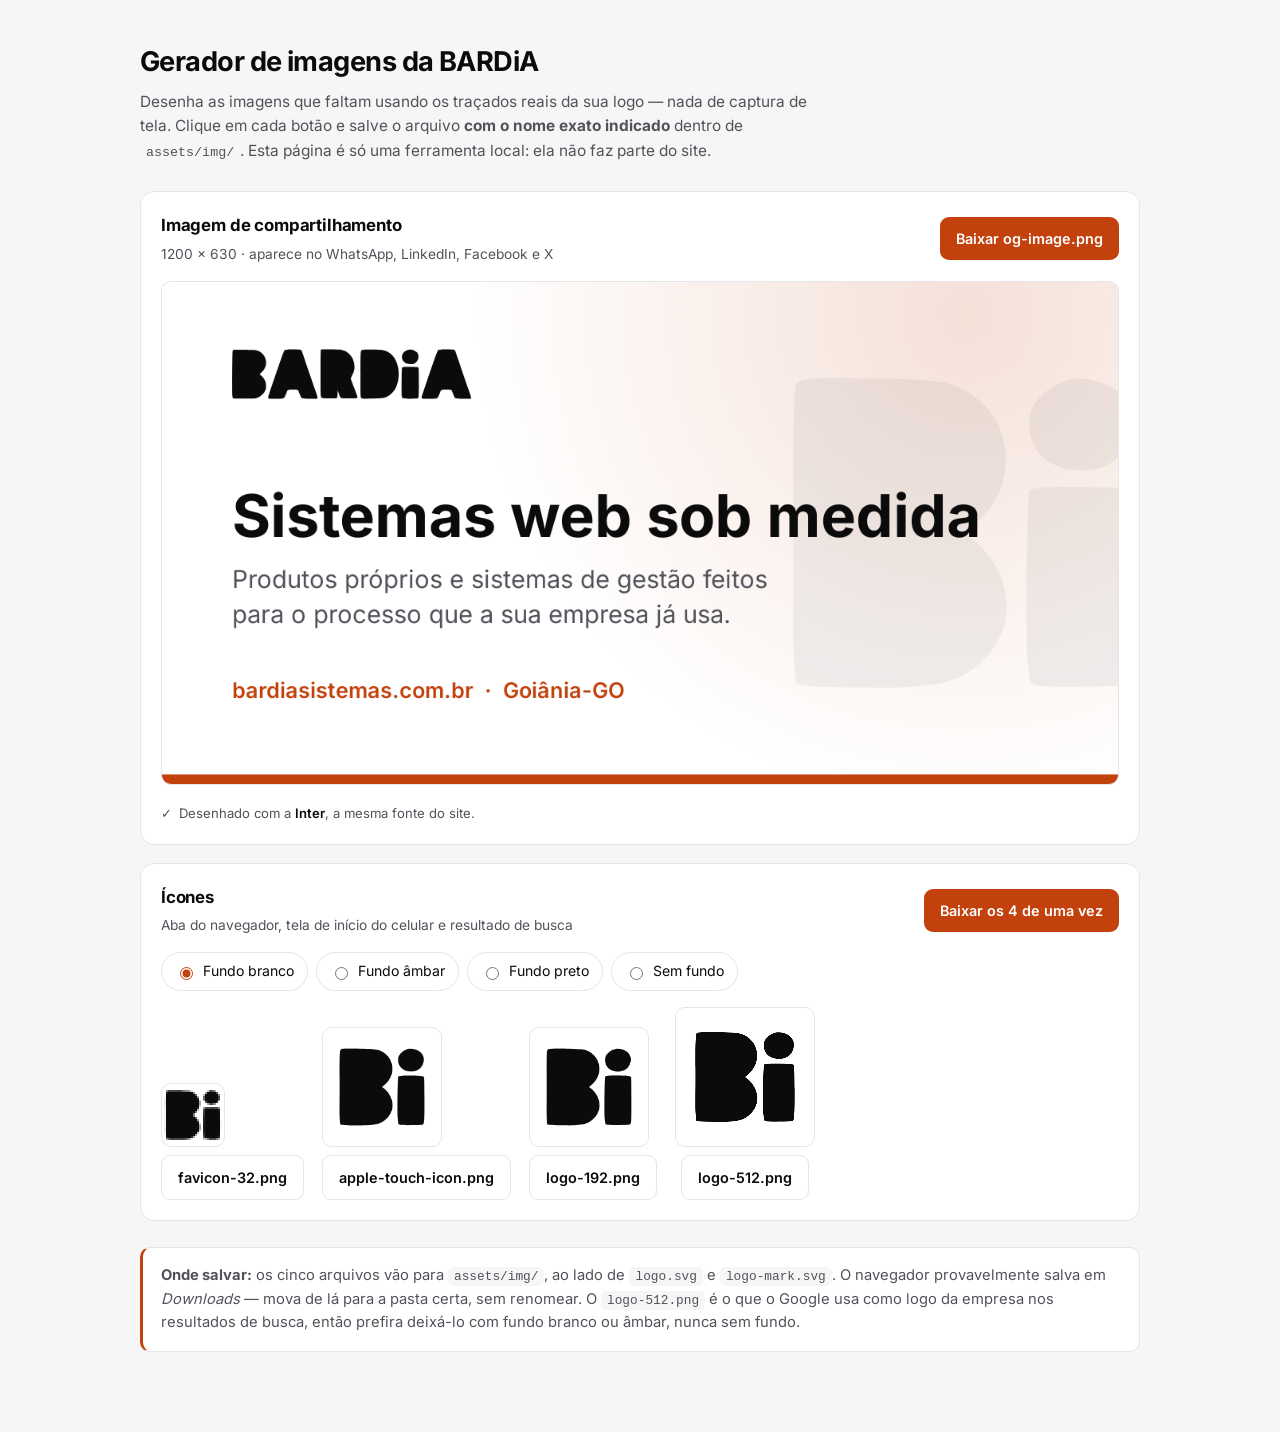
==== tools/gerar-imagens.html @ 9dba1d03 "Site institucional da BARDiA Sistemas Landing page estatica de uma pagina, sem build e sem dependenc" ====
<!DOCTYPE html>
<html lang="pt-BR">
<head>
<meta charset="utf-8">
<meta name="viewport" content="width=device-width, initial-scale=1">
<title>Gerador de imagens — BARDiA Sistemas</title>
<style>
  :root{
    --bg:#f6f6f7; --surface:#fff; --text:#0b0b0c; --muted:#52525b;
    --border:#e5e5e8; --accent:#c2410c; --accent-ink:#fff;
  }
  @media (prefers-color-scheme: dark){
    :root{ --bg:#0b0b0c; --surface:#141416; --text:#f4f4f5; --muted:#a1a1aa;
           --border:#27272a; --accent:#fb923c; --accent-ink:#1a0f05; }
  }
  @font-face{
    font-family:'Inter'; font-style:normal; font-weight:100 900; font-display:swap;
    src:url('../assets/fonts/inter-latin.woff2') format('woff2');
  }
  *{box-sizing:border-box}
  body{
    margin:0; padding:40px 20px 80px; background:var(--bg); color:var(--text);
    font-family:'Inter',system-ui,-apple-system,"Segoe UI",Roboto,sans-serif; line-height:1.6;
  }
  .status{
    font-size:.82rem;color:var(--muted);margin:10px 0 0;
    display:flex;align-items:center;gap:7px;
  }
  .status b{font-weight:600;color:var(--text)}
  .wrap{max-width:1000px;margin-inline:auto}
  h1{font-size:1.7rem;letter-spacing:-.02em;margin:0 0 6px}
  h2{font-size:1.05rem;letter-spacing:-.01em;margin:0 0 4px}
  .sub{color:var(--muted);margin:0 0 28px;font-size:.96rem;max-width:70ch}
  .painel{
    background:var(--surface);border:1px solid var(--border);border-radius:14px;
    padding:20px;margin-bottom:18px;
  }
  .painel-topo{display:flex;flex-wrap:wrap;gap:14px;align-items:center;justify-content:space-between;margin-bottom:16px}
  .meta{color:var(--muted);font-size:.86rem;margin:0}
  canvas{
    max-width:100%;height:auto;border-radius:10px;border:1px solid var(--border);
    background-image:linear-gradient(45deg,#00000010 25%,transparent 25%,transparent 75%,#00000010 75%),
                     linear-gradient(45deg,#00000010 25%,transparent 25%,transparent 75%,#00000010 75%);
    background-size:16px 16px;background-position:0 0,8px 8px;
  }
  .icones{display:flex;flex-wrap:wrap;gap:18px;align-items:flex-end}
  .icone{text-align:center}
  .icone canvas{display:block;margin-bottom:8px}
  button{
    font:inherit;font-size:.9rem;font-weight:600;cursor:pointer;
    background:var(--accent);color:var(--accent-ink);border:0;
    padding:10px 16px;border-radius:9px;
  }
  button:hover{filter:brightness(1.06)}
  button.sec{background:transparent;color:var(--text);border:1px solid var(--border)}
  .opcoes{display:flex;flex-wrap:wrap;gap:8px;margin-bottom:16px}
  .opcoes label{
    display:inline-flex;align-items:center;gap:7px;font-size:.88rem;
    border:1px solid var(--border);padding:7px 13px;border-radius:999px;cursor:pointer;
  }
  .opcoes input{accent-color:var(--accent)}
  .aviso{
    background:var(--surface);border:1px solid var(--border);border-left:3px solid var(--accent);
    border-radius:10px;padding:16px 18px;font-size:.92rem;color:var(--muted);margin-top:26px;
  }
  code{
    font-family:ui-monospace,"Cascadia Code",Consolas,monospace;font-size:.87em;
    background:var(--bg);padding:2px 6px;border-radius:5px;
  }
</style>
</head>
<body>
<div class="wrap">

  <h1>Gerador de imagens da BARDiA</h1>
  <p class="sub">
    Desenha as imagens que faltam usando os traçados reais da sua logo — nada de captura de tela.
    Clique em cada botão e salve o arquivo <strong>com o nome exato indicado</strong> dentro de
    <code>assets/img/</code>. Esta página é só uma ferramenta local: ela não faz parte do site.
  </p>

  <!-- ============================ OG IMAGE ============================ -->
  <section class="painel">
    <div class="painel-topo">
      <div>
        <h2>Imagem de compartilhamento</h2>
        <p class="meta">1200 × 630 · aparece no WhatsApp, LinkedIn, Facebook e X</p>
      </div>
      <button id="btn-og">Baixar og-image.png</button>
    </div>
    <canvas id="c-og" width="1200" height="630"></canvas>
    <p class="status" id="status-fonte"></p>
  </section>

  <!-- ============================ ICONES ============================ -->
  <section class="painel">
    <div class="painel-topo">
      <div>
        <h2>Ícones</h2>
        <p class="meta">Aba do navegador, tela de início do celular e resultado de busca</p>
      </div>
      <button id="btn-todos">Baixar os 4 de uma vez</button>
    </div>

    <div class="opcoes" role="radiogroup" aria-label="Fundo dos ícones">
      <label><input type="radio" name="fundo" value="branco" checked> Fundo branco</label>
      <label><input type="radio" name="fundo" value="ambar"> Fundo âmbar</label>
      <label><input type="radio" name="fundo" value="preto"> Fundo preto</label>
      <label><input type="radio" name="fundo" value="nenhum"> Sem fundo</label>
    </div>

    <div class="icones">
      <div class="icone">
        <canvas id="c-32" width="32" height="32" style="width:64px;image-rendering:pixelated"></canvas>
        <button class="sec" data-alvo="c-32" data-nome="favicon-32.png">favicon-32.png</button>
      </div>
      <div class="icone">
        <canvas id="c-180" width="180" height="180" style="width:120px"></canvas>
        <button class="sec" data-alvo="c-180" data-nome="apple-touch-icon.png">apple-touch-icon.png</button>
      </div>
      <div class="icone">
        <canvas id="c-192" width="192" height="192" style="width:120px"></canvas>
        <button class="sec" data-alvo="c-192" data-nome="logo-192.png">logo-192.png</button>
      </div>
      <div class="icone">
        <canvas id="c-512" width="512" height="512" style="width:140px"></canvas>
        <button class="sec" data-alvo="c-512" data-nome="logo-512.png">logo-512.png</button>
      </div>
    </div>
  </section>

  <div class="aviso">
    <strong>Onde salvar:</strong> os cinco arquivos vão para <code>assets/img/</code>, ao lado de
    <code>logo.svg</code> e <code>logo-mark.svg</code>. O navegador provavelmente salva em
    <em>Downloads</em> — mova de lá para a pasta certa, sem renomear.
    O <code>logo-512.png</code> é o que o Google usa como logo da empresa nos resultados de busca,
    então prefira deixá-lo com fundo branco ou âmbar, nunca sem fundo.
  </div>

</div>

<script>
(function () {
  'use strict';

  /* ---------------------------------------------------------------------
     Tracados reais, copiados de assets/img/logo.svg e logo-mark.svg.
     Se um dia a logo mudar, troque estas strings e a pagina toda acompanha.
     --------------------------------------------------------------------- */
  var LOGO = {
    viewBox: [816, 171],
    transform: function (ctx) { ctx.translate(0, 171); ctx.scale(0.1, -0.1); },
    paths: [
      "M1905 1690 c-99 -10 -112 -15 -131 -52 -35 -68 -115 -289 -264 -733 -87 -259 -186 -548 -219 -643 -66 -187 -72 -225 -42 -242 21 -11 341 -12 451 -1 58 5 66 9 86 39 12 18 41 82 64 142 50 129 36 122 248 124 160 1 150 8 206 -146 21 -58 46 -115 55 -127 26 -34 77 -41 323 -41 l228 0 6 25 c4 18 -14 84 -61 218 -143 411 -261 754 -360 1048 -56 168 -110 320 -119 338 -9 17 -29 36 -44 42 -35 14 -324 20 -427 9z",
      "M3031 1682 c-8 -15 -11 -258 -11 -804 0 -923 -11 -841 117 -854 103 -9 433 2 447 16 6 6 13 68 16 138 l5 127 28 -94 c38 -126 61 -169 95 -178 35 -10 489 -10 523 -1 15 4 30 15 33 24 3 9 -46 147 -114 319 -66 166 -120 311 -120 321 0 11 25 69 55 129 64 127 80 197 71 321 -12 161 -74 293 -187 398 -37 34 -92 74 -124 90 -104 51 -162 58 -507 63 -310 5 -316 5 -327 -15z",
      "M7145 1690 c-99 -10 -112 -15 -131 -52 -35 -68 -115 -289 -264 -733 -87 -259 -186 -548 -219 -643 -66 -187 -72 -225 -42 -242 21 -11 341 -12 451 -1 58 5 66 9 86 39 12 18 41 82 64 142 50 129 36 122 248 124 160 1 150 8 206 -146 21 -58 46 -115 55 -127 26 -34 77 -41 323 -41 l228 0 6 25 c4 18 -14 84 -61 218 -143 411 -261 754 -360 1048 -56 168 -110 320 -119 338 -9 17 -29 36 -44 42 -35 14 -324 20 -427 9z",
      "M56 1682 c-21 -5 -32 -16 -39 -37 -13 -39 -20 -1416 -8 -1531 5 -47 12 -88 16 -92 4 -4 169 -7 368 -7 315 0 370 2 426 18 89 24 155 62 220 127 79 78 113 153 119 258 8 151 -44 273 -162 379 l-58 52 63 59 c117 110 166 228 156 374 -13 190 -161 355 -347 388 -65 12 -712 22 -754 12z",
      "M4444 1679 c-61 -17 -59 8 -62 -814 -3 -840 -3 -832 58 -848 56 -15 631 -1 715 17 217 48 386 209 474 453 93 256 75 596 -44 833 -116 230 -263 328 -540 360 -109 12 -558 12 -601 -1z",
      "M5976 1666 c-148 -63 -205 -171 -164 -310 19 -63 92 -131 164 -152 76 -22 193 -16 249 13 83 44 135 130 137 231 3 97 -41 160 -144 207 -84 38 -168 42 -242 11z",
      "M5840 1092 c-31 -6 -35 -11 -42 -47 -10 -57 -14 -880 -4 -942 14 -89 9 -88 212 -92 98 -1 215 0 260 4 l83 7 13 36 c10 28 13 146 13 502 0 256 -3 477 -7 491 -4 15 -16 30 -25 34 -23 10 -457 16 -503 7z"
    ]
  };

  var MARCA = {
    viewBox: [500, 500],
    transform: function (ctx) { ctx.translate(0, 500); ctx.scale(0.1, -0.1); },
    paths: [
      "M400 4639 c-156 -13 -212 -27 -227 -59 -44 -93 -56 -493 -50 -1600 3 -520 2 -1122 -2 -1337 -9 -572 2 -950 35 -1210 5 -41 6 -42 57 -52 115 -24 296 -32 817 -38 460 -5 577 -3 750 11 446 37 630 91 845 250 339 252 500 600 456 985 -31 262 -141 492 -336 699 -47 50 -112 107 -144 126 -31 19 -65 44 -75 55 -24 26 -24 26 113 140 189 160 334 373 395 582 96 332 39 691 -151 958 -64 89 -196 218 -282 275 -166 111 -334 166 -561 185 -370 31 -1402 50 -1640 30z",
      "M4000 4631 c-151 -28 -311 -113 -426 -226 -134 -131 -181 -250 -171 -435 18 -353 276 -584 677 -606 244 -14 432 50 576 194 106 107 177 273 190 448 26 334 -279 609 -699 628 -56 3 -122 1 -147 -3z",
      "M3664 3130 c-164 -10 -241 -25 -254 -50 -35 -65 -58 -1904 -29 -2348 10 -157 29 -285 49 -321 26 -50 236 -65 775 -57 370 5 530 14 586 31 77 25 92 296 86 1565 -4 923 -8 1044 -40 1109 -16 33 -63 46 -213 60 -153 15 -790 22 -960 11z"
    ]
  };

  var AMBAR = '#c2410c';   // mesma cor de --accent no styles.css (tema claro)
  var TINTA = '#0b0b0c';

  /* Pilha de fonte do canvas. Vira Inter se o arquivo local carregar; se nao
     carregar, continua na fonte do sistema e a imagem sai igualmente boa. */
  var FONTE = 'system-ui, -apple-system, "Segoe UI", Roboto, sans-serif';

  /* Desenha uma figura preenchendo um retangulo de destino, sem distorcer. */
  function desenhar(ctx, figura, cor, x, y, largura) {
    var escala = largura / figura.viewBox[0];
    ctx.save();
    ctx.translate(x, y);
    ctx.scale(escala, escala);
    figura.transform(ctx);
    ctx.fillStyle = cor;
    for (var i = 0; i < figura.paths.length; i++) {
      ctx.fill(new Path2D(figura.paths[i]));
    }
    ctx.restore();
    return largura * (figura.viewBox[1] / figura.viewBox[0]);
  }

  /* Descobre a caixa real ocupada pelo desenho (o SVG pode ter margem sobrando).
     Rasteriza uma vez fora da tela e varre os pixels opacos. */
  var cacheCaixa = {};
  function caixaReal(figura, chave) {
    if (cacheCaixa[chave]) { return cacheCaixa[chave]; }
    var n = 300;
    var off = document.createElement('canvas');
    off.width = n;
    off.height = Math.round(n * figura.viewBox[1] / figura.viewBox[0]);
    var octx = off.getContext('2d');
    desenhar(octx, figura, '#000', 0, 0, n);

    var d = octx.getImageData(0, 0, off.width, off.height).data;
    var x0 = off.width, y0 = off.height, x1 = -1, y1 = -1;
    for (var y = 0; y < off.height; y++) {
      for (var x = 0; x < off.width; x++) {
        if (d[(y * off.width + x) * 4 + 3] > 12) {
          if (x < x0) { x0 = x; }
          if (x > x1) { x1 = x; }
          if (y < y0) { y0 = y; }
          if (y > y1) { y1 = y; }
        }
      }
    }
    var k = figura.viewBox[0] / n;   // volta para a escala do viewBox
    var caixa = { x: x0 * k, y: y0 * k, w: (x1 - x0 + 1) * k, h: (y1 - y0 + 1) * k };
    cacheCaixa[chave] = caixa;
    return caixa;
  }

  /* Desenha a figura centralizada num quadrado, respeitando uma margem. */
  function centralizar(ctx, figura, chave, cor, lado, margem) {
    var caixa = caixaReal(figura, chave);
    var util = lado * (1 - 2 * margem);
    var escala = Math.min(util / caixa.w, util / caixa.h);
    var largura = figura.viewBox[0] * escala;
    var x = (lado - caixa.w * escala) / 2 - caixa.x * escala;
    var y = (lado - caixa.h * escala) / 2 - caixa.y * escala;
    desenhar(ctx, figura, cor, x, y, largura);
  }

  /* ------------------------------ OG IMAGE ------------------------------ */
  function montarOG() {
    var c = document.getElementById('c-og');
    var ctx = c.getContext('2d');
    var L = 1200, A = 630;

    ctx.clearRect(0, 0, L, A);
    ctx.fillStyle = '#ffffff';
    ctx.fillRect(0, 0, L, A);

    // brilho ambar no canto superior direito
    var g = ctx.createRadialGradient(1010, 40, 0, 1010, 40, 620);
    g.addColorStop(0, 'rgba(194,65,12,0.16)');
    g.addColorStop(1, 'rgba(194,65,12,0)');
    ctx.fillStyle = g;
    ctx.fillRect(0, 0, L, A);

    // monograma gigante e bem apagado, como marca d'agua a direita
    ctx.save();
    ctx.globalAlpha = 0.05;
    ctx.translate(792, 100);
    centralizar(ctx, MARCA, 'marca', TINTA, 430, 0);
    ctx.restore();

    // lettering BARDiA
    desenhar(ctx, LOGO, TINTA, 88, 84, 300);

    // titulo
    ctx.fillStyle = TINTA;
    ctx.textBaseline = 'alphabetic';
    ctx.font = '700 74px ' + FONTE;
    ctx.fillText('Sistemas web sob medida', 88, 320);

    // subtitulo
    ctx.fillStyle = '#52525b';
    ctx.font = '400 31px ' + FONTE;
    ctx.fillText('Produtos próprios e sistemas de gestão feitos', 88, 384);
    ctx.fillText('para o processo que a sua empresa já usa.', 88, 428);

    // assinatura
    ctx.fillStyle = AMBAR;
    ctx.font = '600 27px ' + FONTE;
    ctx.fillText('bardiasistemas.com.br  ·  Goiânia-GO', 88, 522);

    // faixa ambar no rodape
    ctx.fillStyle = AMBAR;
    ctx.fillRect(0, A - 12, L, 12);
  }

  /* ------------------------------ ICONES ------------------------------ */
  function fundoEscolhido() {
    var r = document.querySelector('input[name="fundo"]:checked');
    return r ? r.value : 'branco';
  }

  function montarIcone(id, lado, margem) {
    var c = document.getElementById(id);
    var ctx = c.getContext('2d');
    var fundo = fundoEscolhido();
    var corMarca = TINTA;

    ctx.clearRect(0, 0, lado, lado);

    if (fundo === 'branco') { ctx.fillStyle = '#ffffff'; ctx.fillRect(0, 0, lado, lado); }
    else if (fundo === 'ambar') { ctx.fillStyle = AMBAR; ctx.fillRect(0, 0, lado, lado); corMarca = '#ffffff'; }
    else if (fundo === 'preto') { ctx.fillStyle = TINTA; ctx.fillRect(0, 0, lado, lado); corMarca = '#ffffff'; }

    centralizar(ctx, MARCA, 'marca', corMarca, lado, margem);
  }

  function montarIcones() {
    montarIcone('c-32', 32, 0.06);
    montarIcone('c-180', 180, 0.14);
    montarIcone('c-192', 192, 0.14);
    montarIcone('c-512', 512, 0.14);
  }

  /* ------------------------------ DOWNLOAD ------------------------------ */
  function baixar(canvas, nome) {
    canvas.toBlob(function (blob) {
      var url = URL.createObjectURL(blob);
      var a = document.createElement('a');
      a.href = url;
      a.download = nome;
      document.body.appendChild(a);
      a.click();
      document.body.removeChild(a);
      setTimeout(function () { URL.revokeObjectURL(url); }, 2000);
    }, 'image/png');
  }

  document.getElementById('btn-og').addEventListener('click', function () {
    baixar(document.getElementById('c-og'), 'og-image.png');
  });

  Array.prototype.forEach.call(document.querySelectorAll('button[data-alvo]'), function (b) {
    b.addEventListener('click', function () {
      baixar(document.getElementById(b.dataset.alvo), b.dataset.nome);
    });
  });

  document.getElementById('btn-todos').addEventListener('click', function () {
    var lista = [['c-32', 'favicon-32.png'], ['c-180', 'apple-touch-icon.png'],
                 ['c-192', 'logo-192.png'], ['c-512', 'logo-512.png']];
    lista.forEach(function (item, i) {
      setTimeout(function () { baixar(document.getElementById(item[0]), item[1]); }, i * 400);
    });
  });

  Array.prototype.forEach.call(document.querySelectorAll('input[name="fundo"]'), function (r) {
    r.addEventListener('change', montarIcones);
  });

  /* -------------------------- INICIO ---------------------------------
     Tenta carregar a Inter local antes de desenhar, para o OG sair na mesma
     fonte do site. Abrindo esta pagina com dois cliques (file://), o Chrome
     costuma recusar fontes locais por politica de origem — nesse caso a
     imagem sai na fonte do sistema, que tambem fica boa. Para garantir a
     Inter, abra a ferramenta pelo endereco do site ja publicado.
     -------------------------------------------------------------------- */
  function desenharTudo() { montarOG(); montarIcones(); }

  function avisar(texto, ok) {
    var el = document.getElementById('status-fonte');
    if (el) { el.innerHTML = (ok ? '&#10003;' : '&#9432;') + ' <span>' + texto + '</span>'; }
  }

  function iniciar() {
    if (!window.FontFace || !document.fonts) { desenharTudo(); avisar('Desenhado com a fonte do sistema.', false); return; }

    var fonte = new FontFace('Inter', "url('../assets/fonts/inter-latin.woff2')", { weight: '100 900' });
    fonte.load().then(function (carregada) {
      document.fonts.add(carregada);
      FONTE = "'Inter', " + FONTE;
      desenharTudo();
      avisar('Desenhado com a <b>Inter</b>, a mesma fonte do site.', true);
    }).catch(function () {
      desenharTudo();
      avisar('Fonte local bloqueada pelo navegador (arquivo aberto do disco) — desenhado com a fonte do sistema. Fica bom do mesmo jeito.', false);
    });
  }

  iniciar();
})();
</script>
</body>
</html>
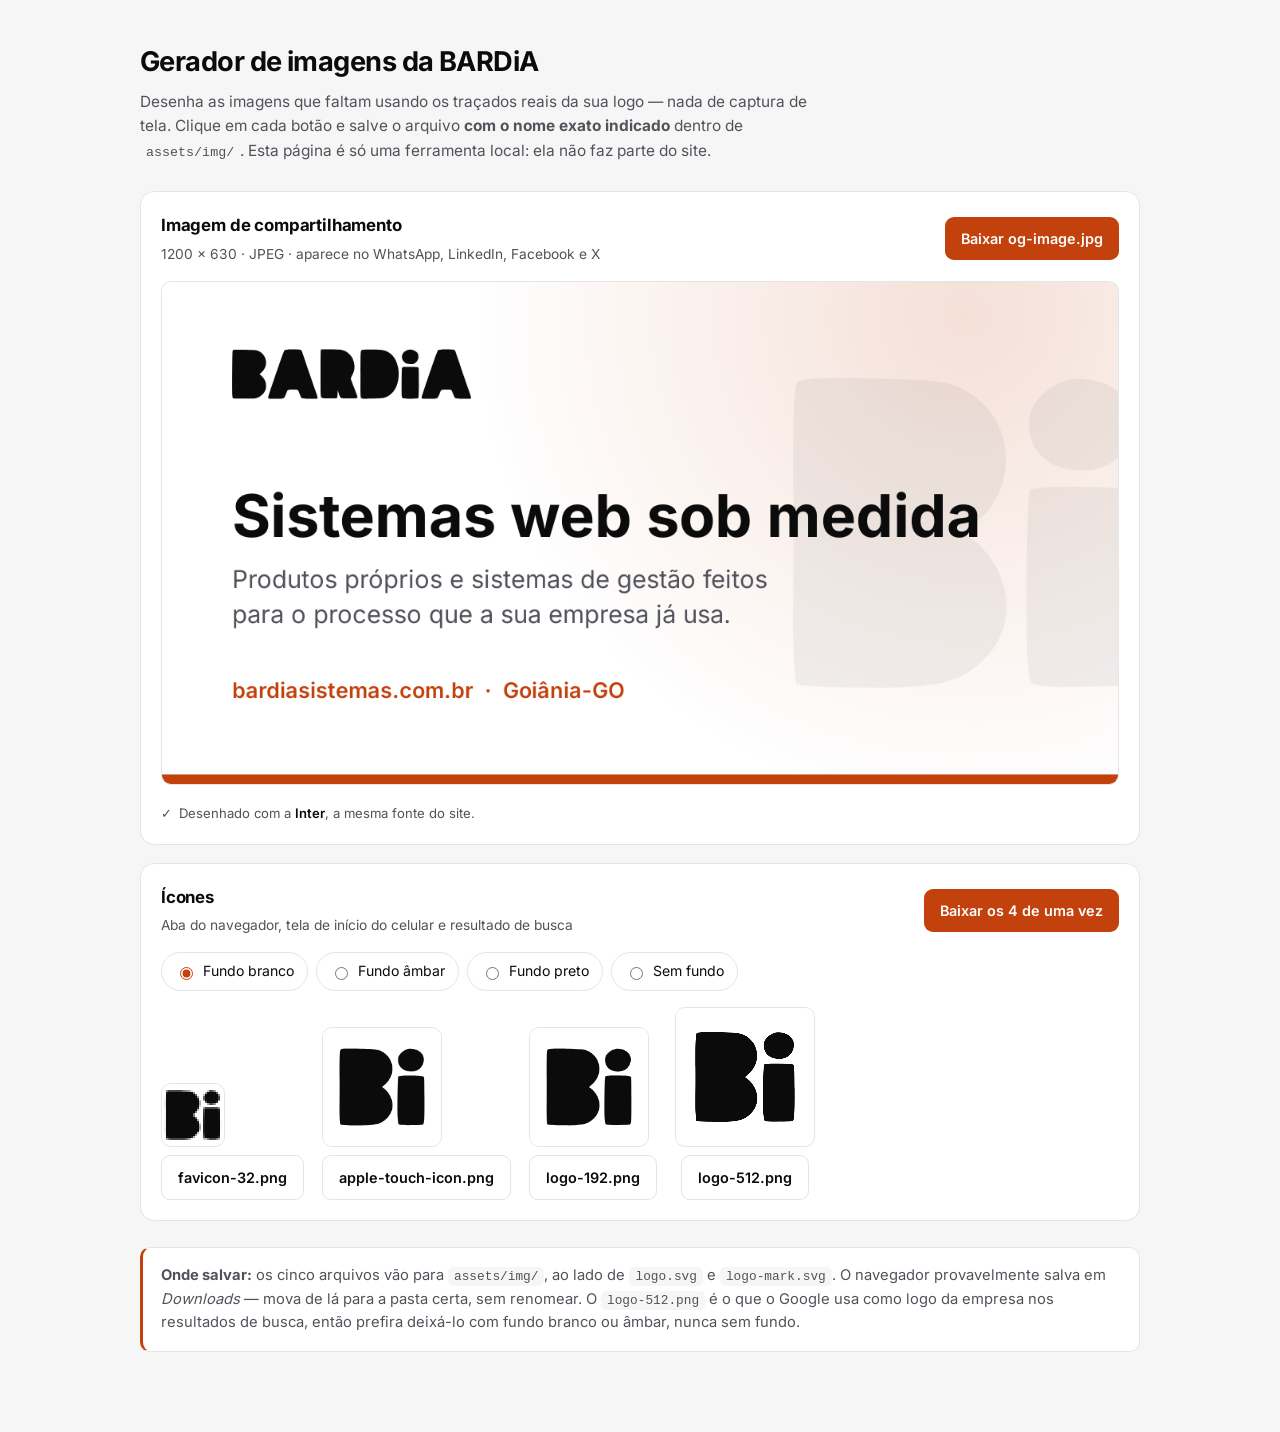
==== commit 589606cb: "Troca a imagem de compartilhamento de PNG para JPEG O OG e cheio de degrade, que PNG comprime mal: 4" ====
--- a/tools/gerar-imagens.html
+++ b/tools/gerar-imagens.html
@@ -84,9 +84,9 @@
     <div class="painel-topo">
       <div>
         <h2>Imagem de compartilhamento</h2>
-        <p class="meta">1200 × 630 · aparece no WhatsApp, LinkedIn, Facebook e X</p>
-      </div>
-      <button id="btn-og">Baixar og-image.png</button>
+        <p class="meta">1200 × 630 · JPEG · aparece no WhatsApp, LinkedIn, Facebook e X</p>
+      </div>
+      <button id="btn-og">Baixar og-image.jpg</button>
     </div>
     <canvas id="c-og" width="1200" height="630"></canvas>
     <p class="status" id="status-fonte"></p>
@@ -311,8 +311,14 @@
     montarIcone('c-512', 512, 0.14);
   }
 
-  /* ------------------------------ DOWNLOAD ------------------------------ */
-  function baixar(canvas, nome) {
+  /* ------------------------------ DOWNLOAD ------------------------------
+     Os icones saem em PNG porque precisam de fundo transparente como opcao e
+     sao pequenos de qualquer jeito. A imagem de compartilhamento sai em JPEG:
+     ela e cheia de degrade, que PNG comprime mal — o mesmo desenho fica em
+     torno de 70 KB em JPEG contra 400 KB em PNG, e prévia pesada demais deixa
+     de ser renderizada por alguns clientes de WhatsApp.
+     ---------------------------------------------------------------------- */
+  function baixar(canvas, nome, tipo, qualidade) {
     canvas.toBlob(function (blob) {
       var url = URL.createObjectURL(blob);
       var a = document.createElement('a');
@@ -322,11 +328,11 @@
       a.click();
       document.body.removeChild(a);
       setTimeout(function () { URL.revokeObjectURL(url); }, 2000);
-    }, 'image/png');
+    }, tipo || 'image/png', qualidade);
   }
 
   document.getElementById('btn-og').addEventListener('click', function () {
-    baixar(document.getElementById('c-og'), 'og-image.png');
+    baixar(document.getElementById('c-og'), 'og-image.jpg', 'image/jpeg', 0.92);
   });
 
   Array.prototype.forEach.call(document.querySelectorAll('button[data-alvo]'), function (b) {
